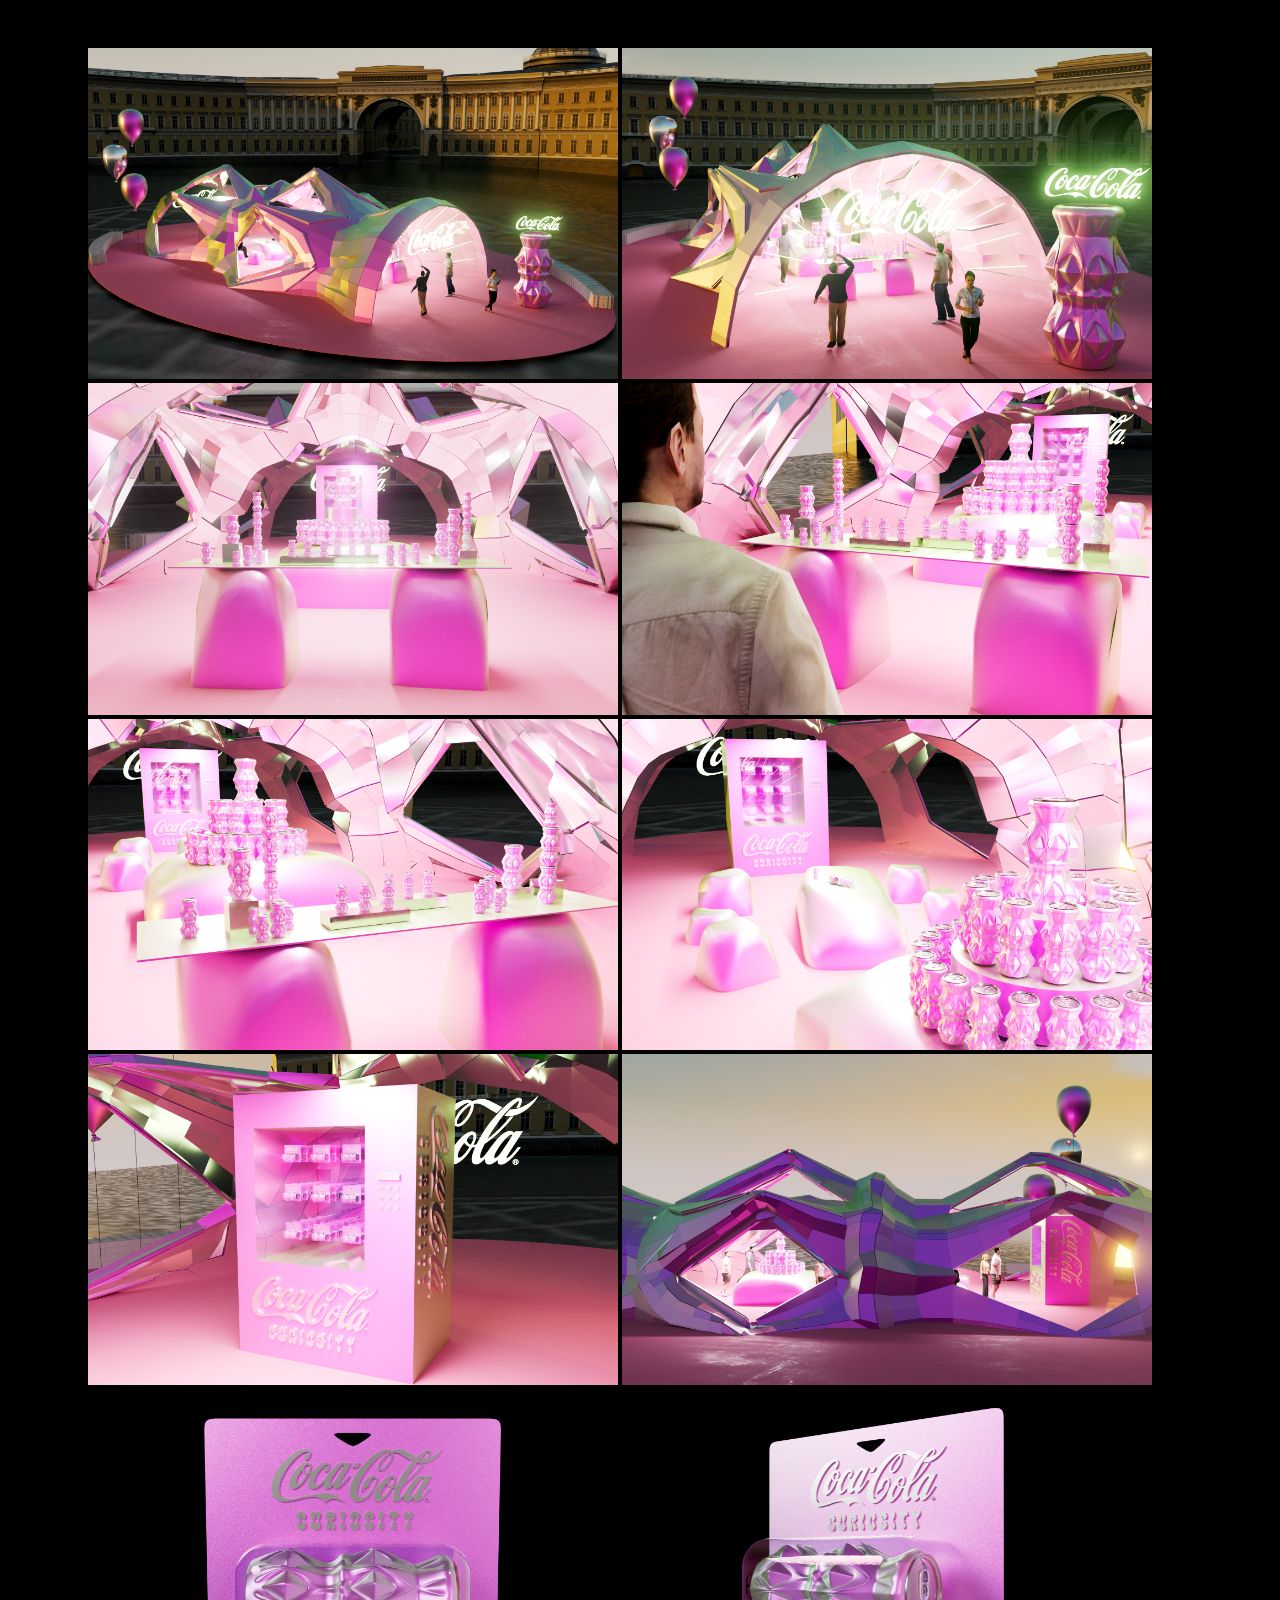
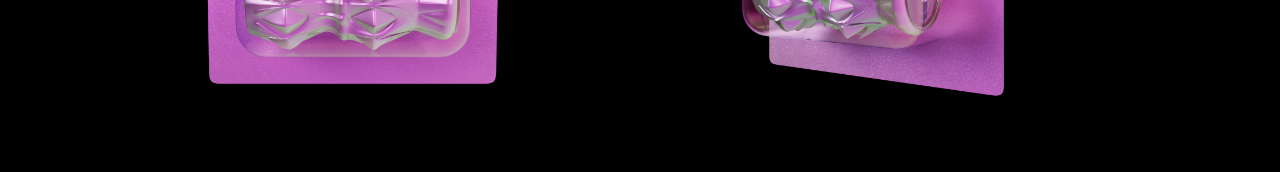
==== menu/coca-cola.html @ dc311339 "2차" ====
<!DOCTYPE html>
<html lang="ko">
  <head>
    <meta charset="UTF-8" />
    <meta name="viewport" content="width=device-width, initial-scale=1.0" />
    <title>coca-cola</title>
    <link rel="stylesheet" href="./style/style_c.css" />
  </head>
  <body>
    <div class="container">
      <div class="card">
        <img src="./assets/coca-cola/1.jpg" alt="" />
        <img src="./assets/coca-cola/2.jpg" alt="" />
        <img src="./assets/coca-cola/3.jpg" alt="" />
        <img src="./assets/coca-cola/4.jpg" alt="" />
        <img src="./assets/coca-cola/5.jpg" alt="" />
        <img src="./assets/coca-cola/6.jpg" alt="" />
        <img src="./assets/coca-cola/7.jpg" alt="" />
        <img src="./assets/coca-cola/8.jpg" alt="" />
        <img src="./assets/coca-cola/9.jpg" alt="" />
        <img src="./assets/coca-cola/10.jpg" alt="" />
      </div>
    </div>
  </body>
</html>
---- menu/style/style_c.css ----
* {
  box-sizing: border-box;
}

body {
  margin: 0;
  background-color: #000;
}

.container {
  display: grid;
  grid-template-columns: repeat(auto-fit, minmax(200px));
  grid-auto-rows: 1fr;
  gap: 1.5rem;
  max-width: 75rem;
  padding: 3rem;
  margin-inline: auto;
  background-color: #000;
}

img {
  max-width: 530px;
  max-height: 752px;
  margin-inline: auto;
}
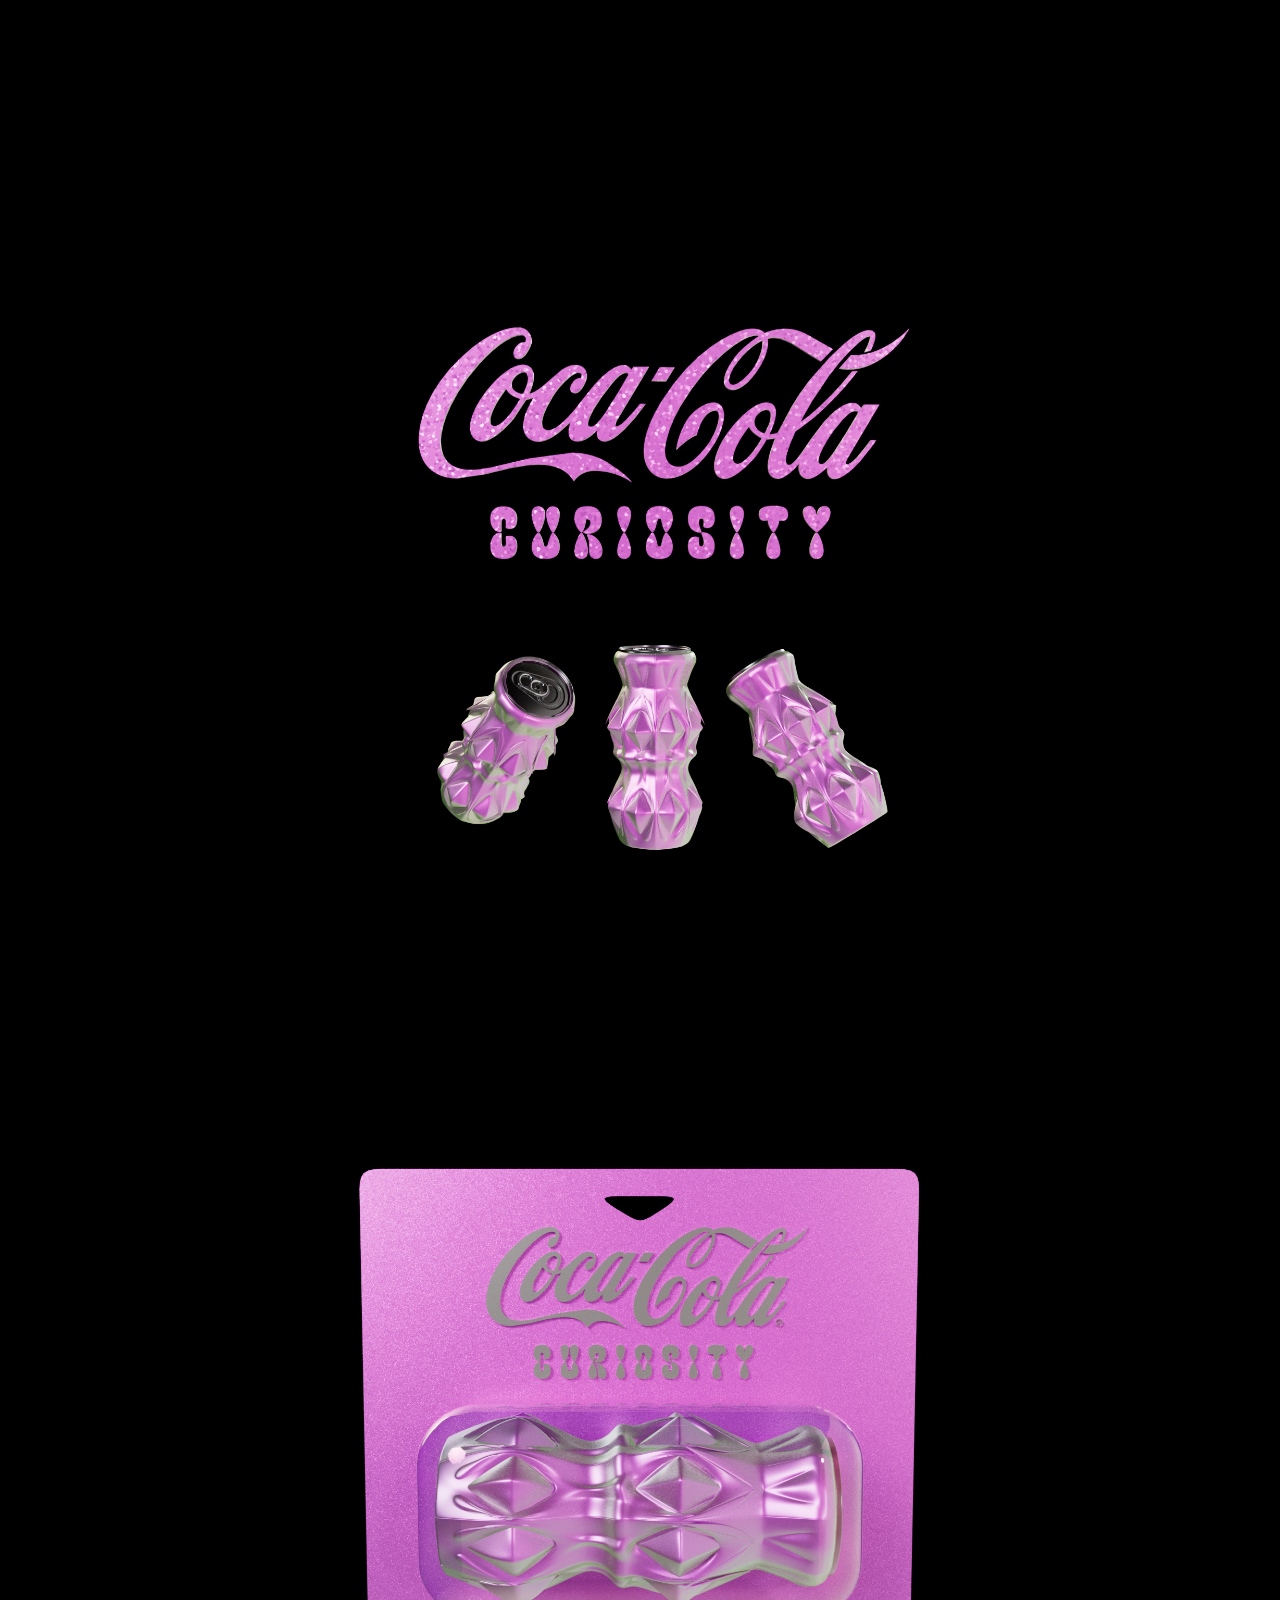
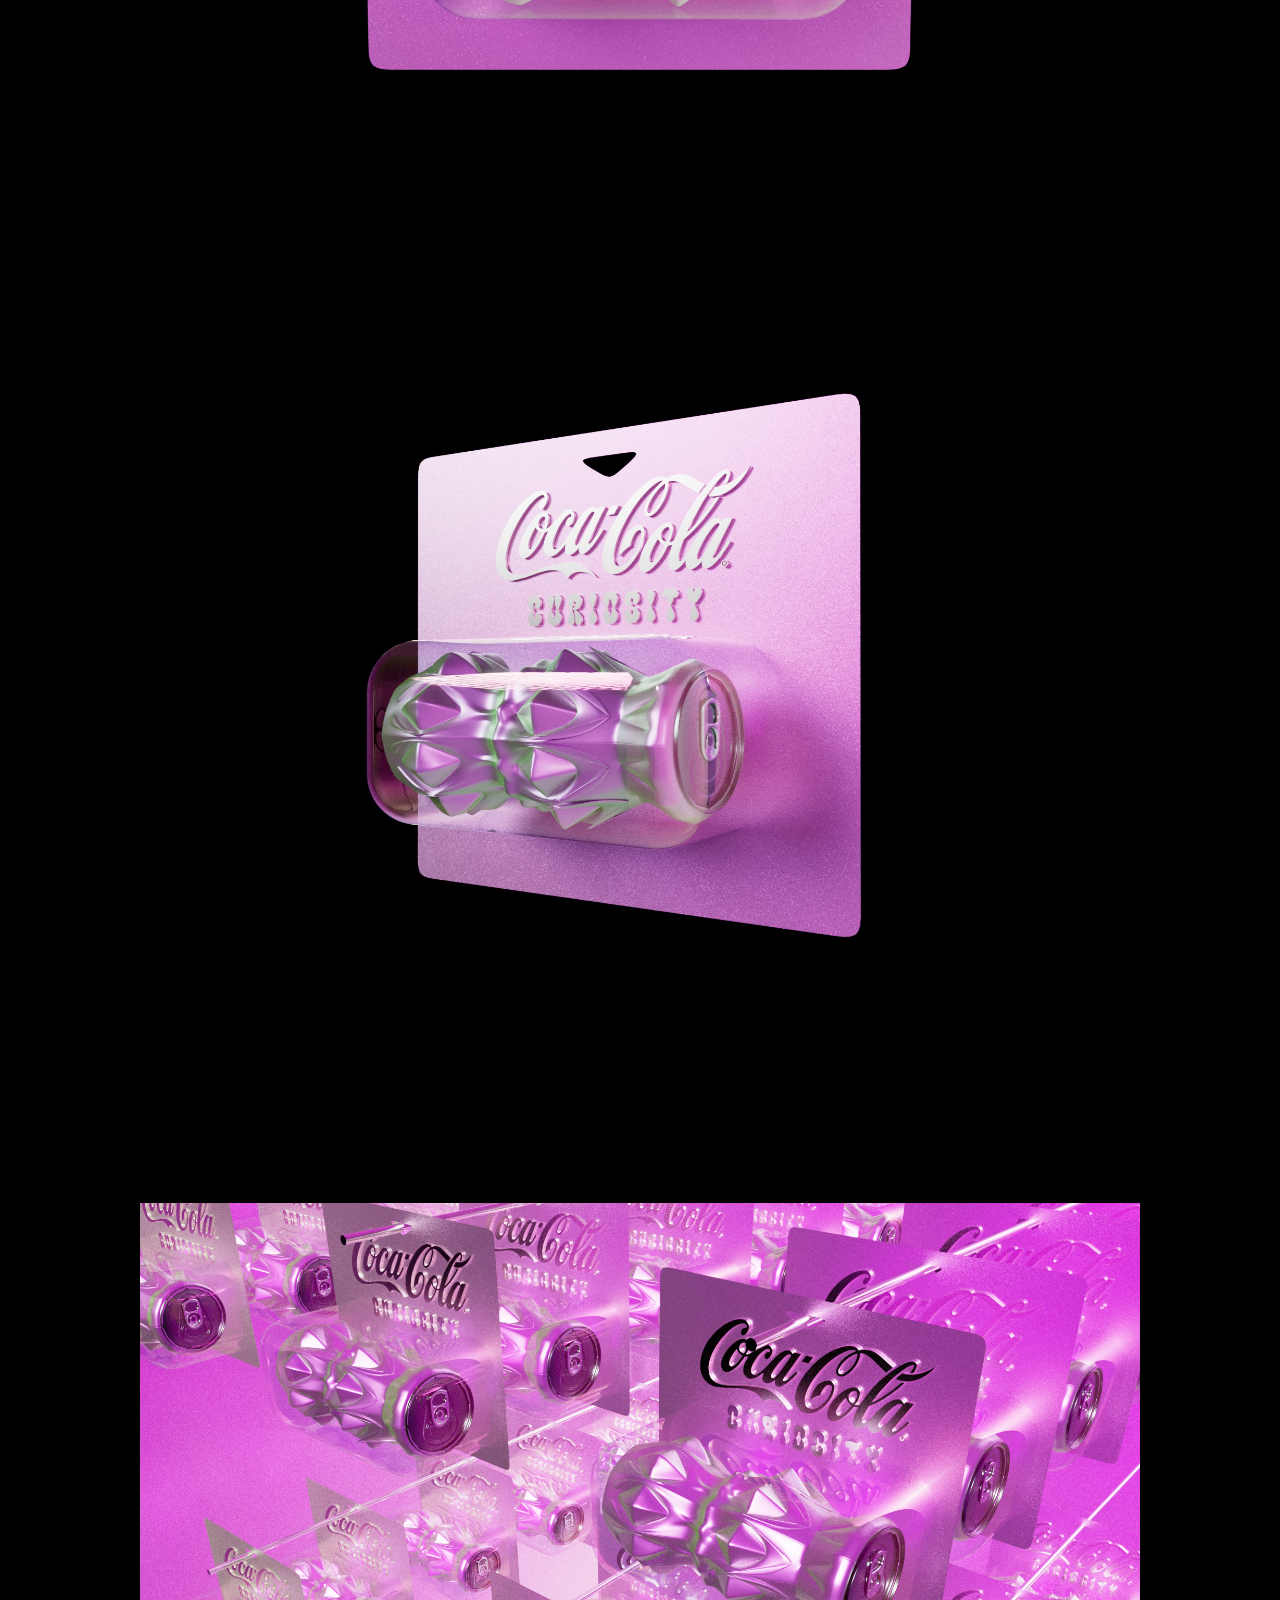
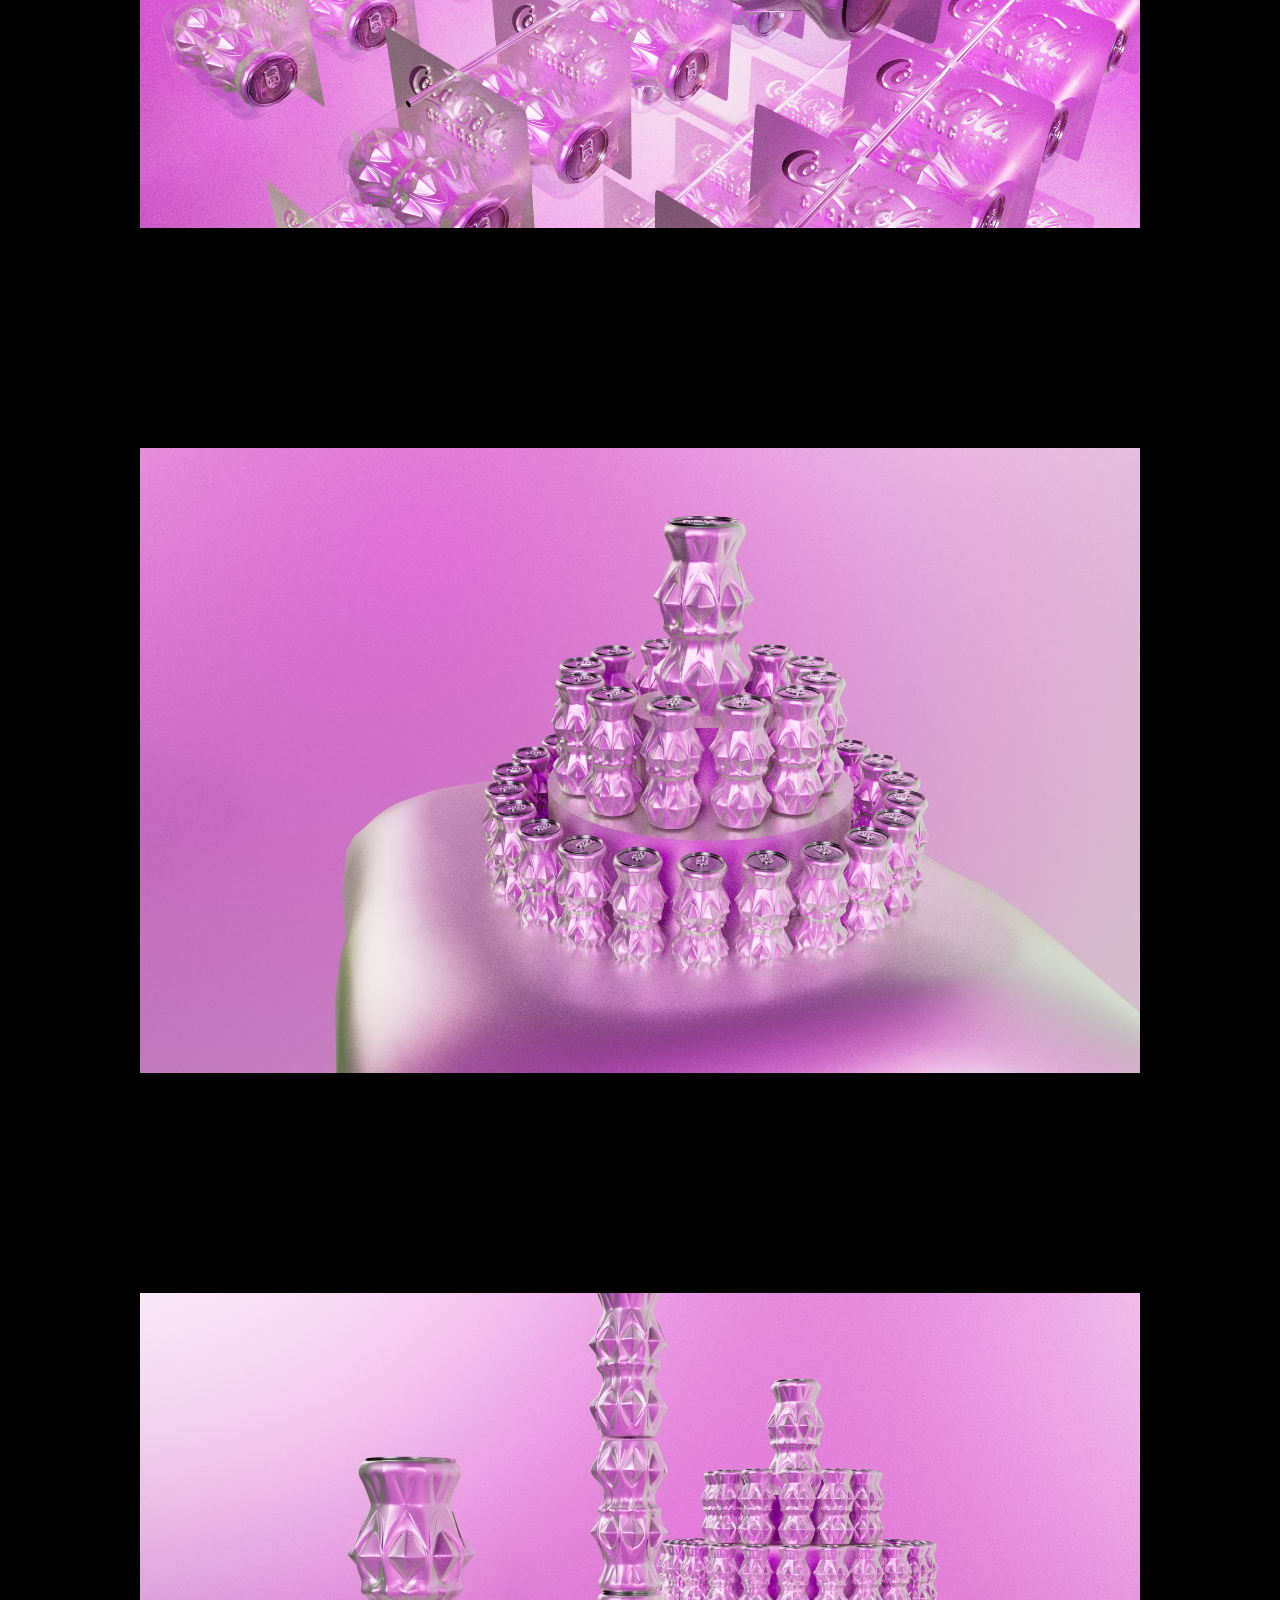
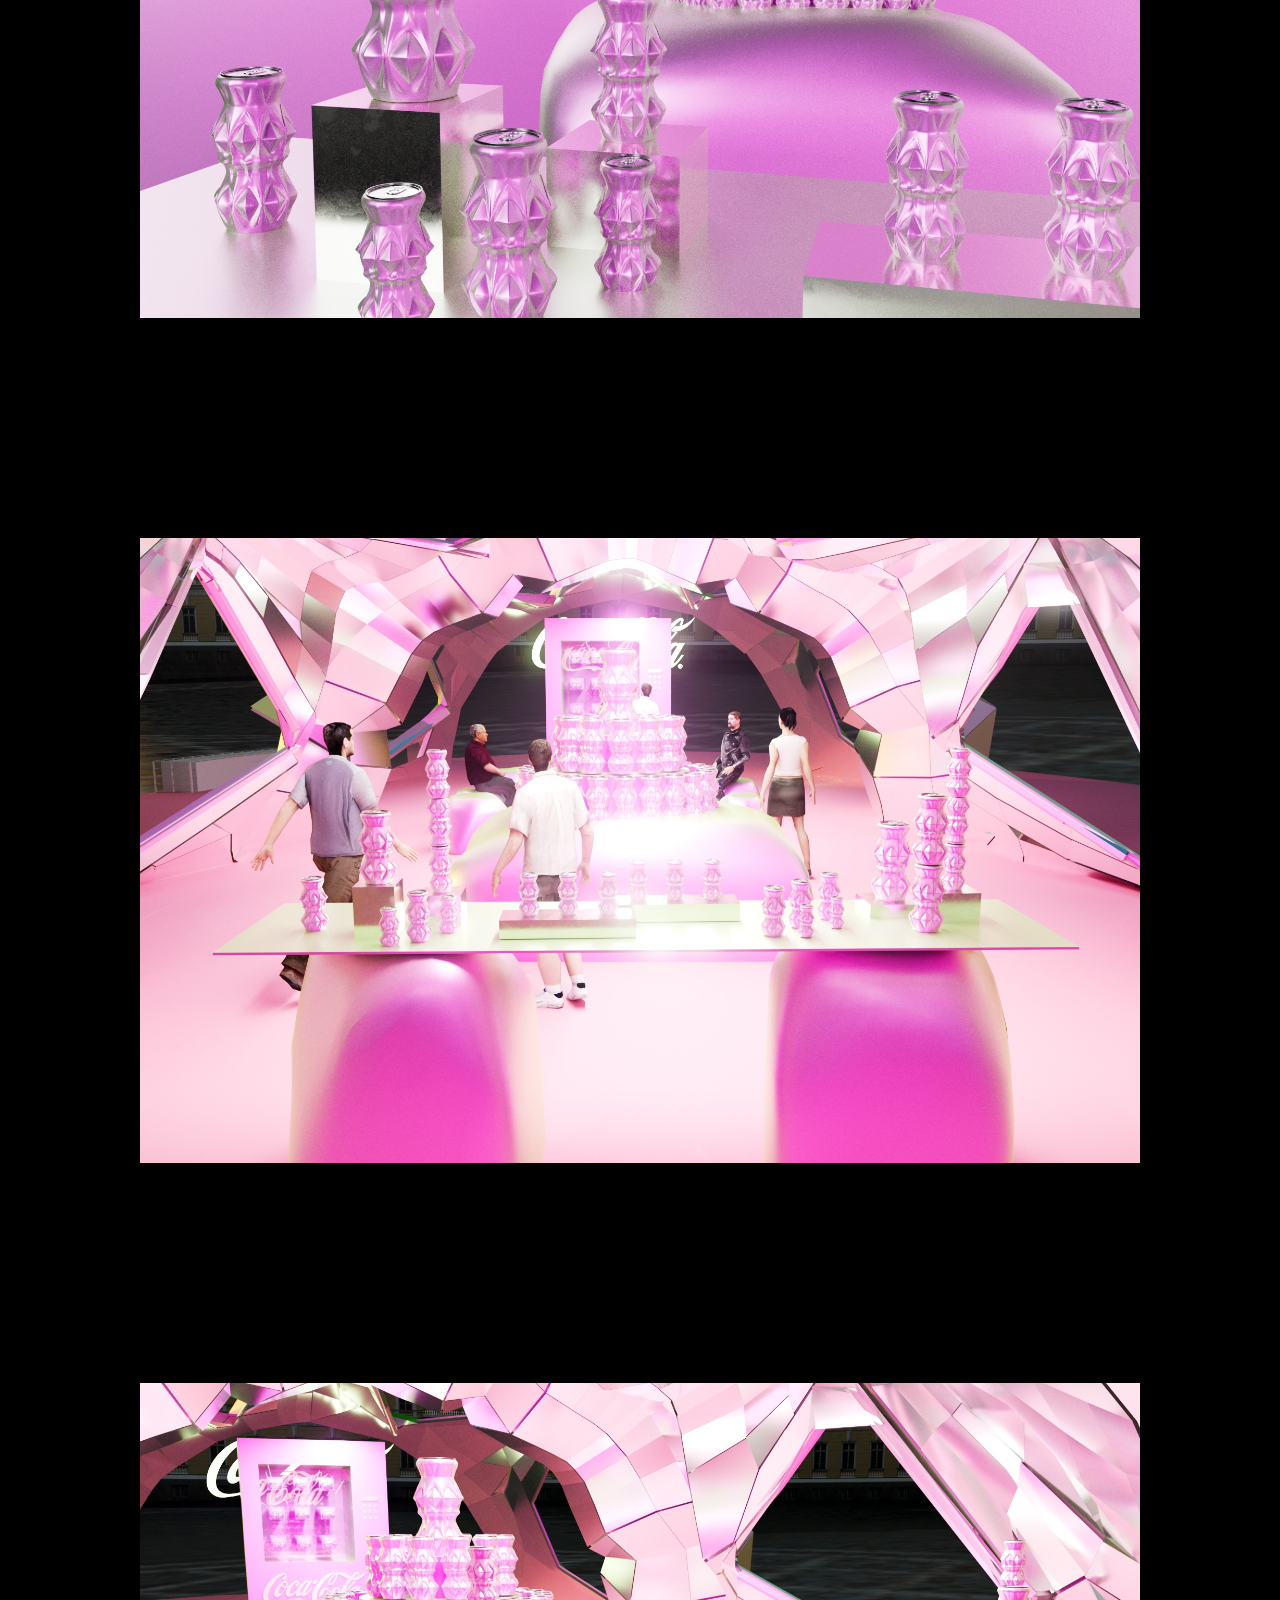
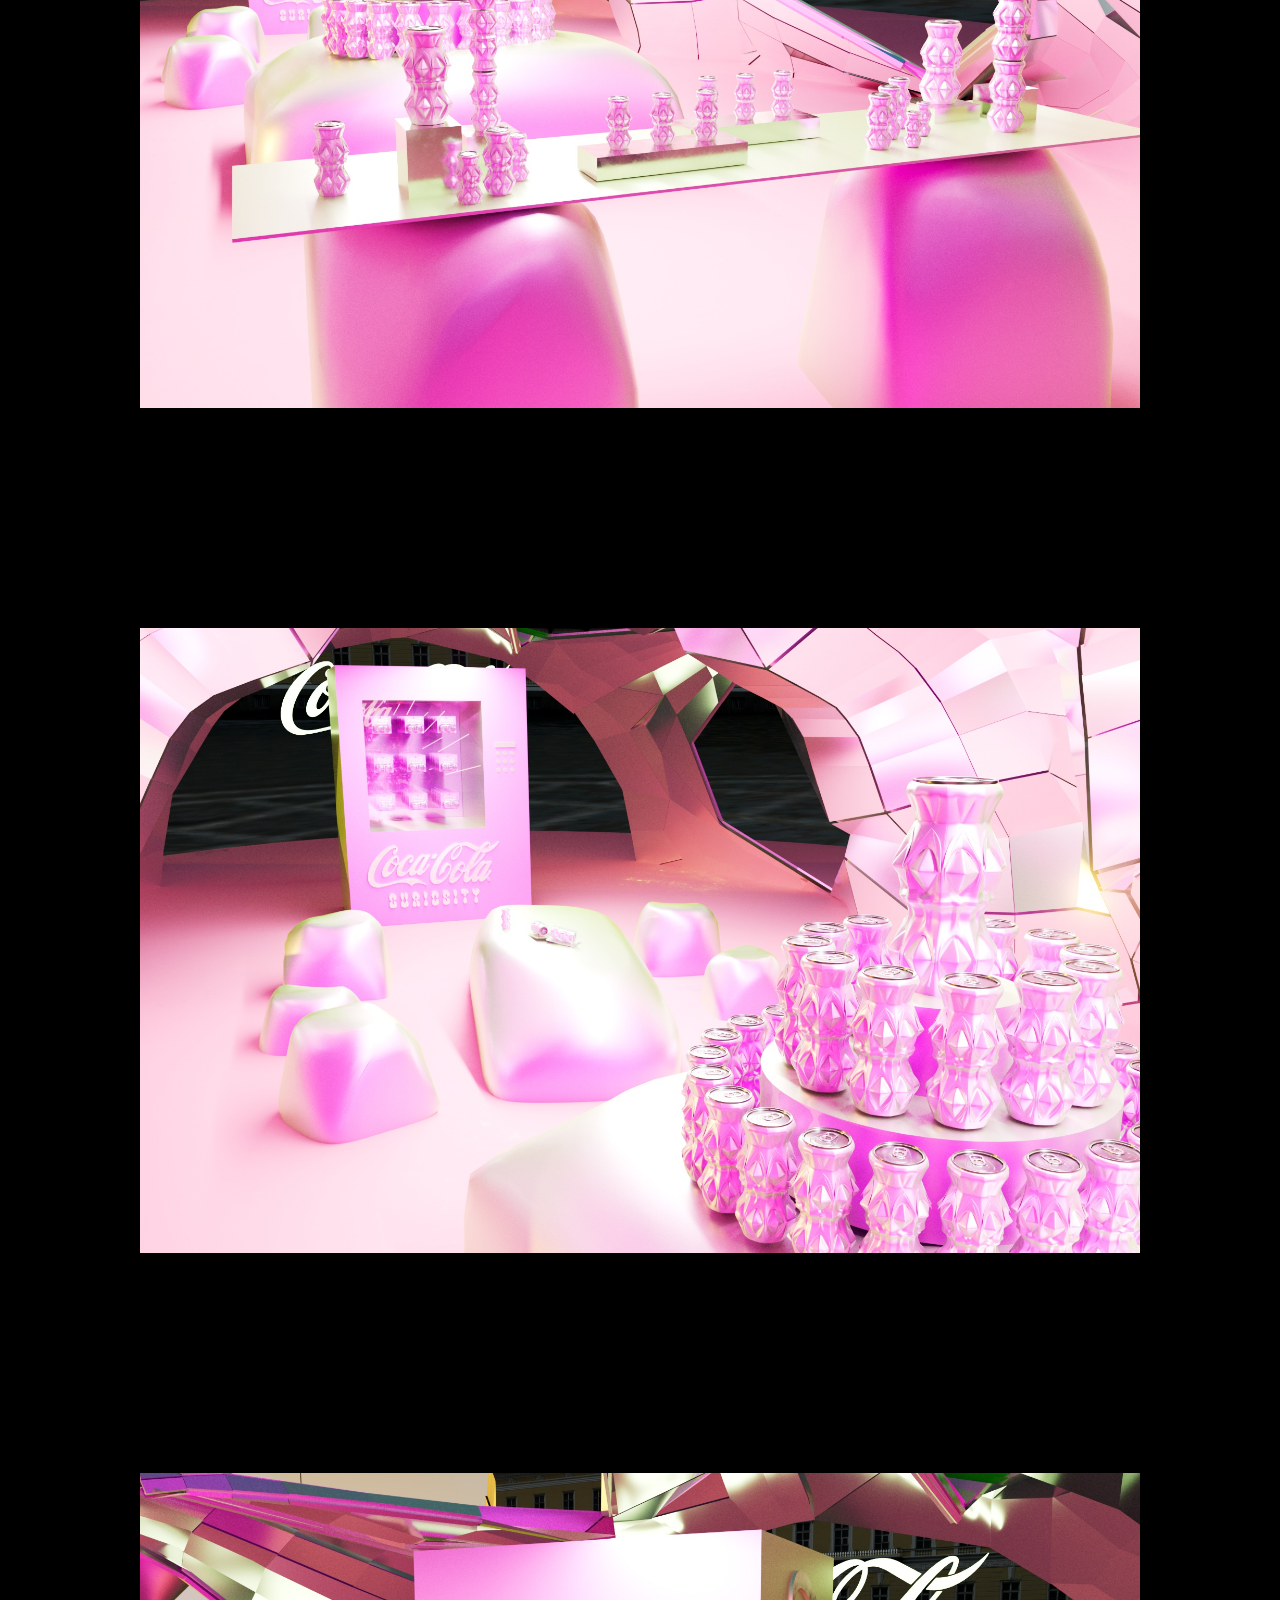
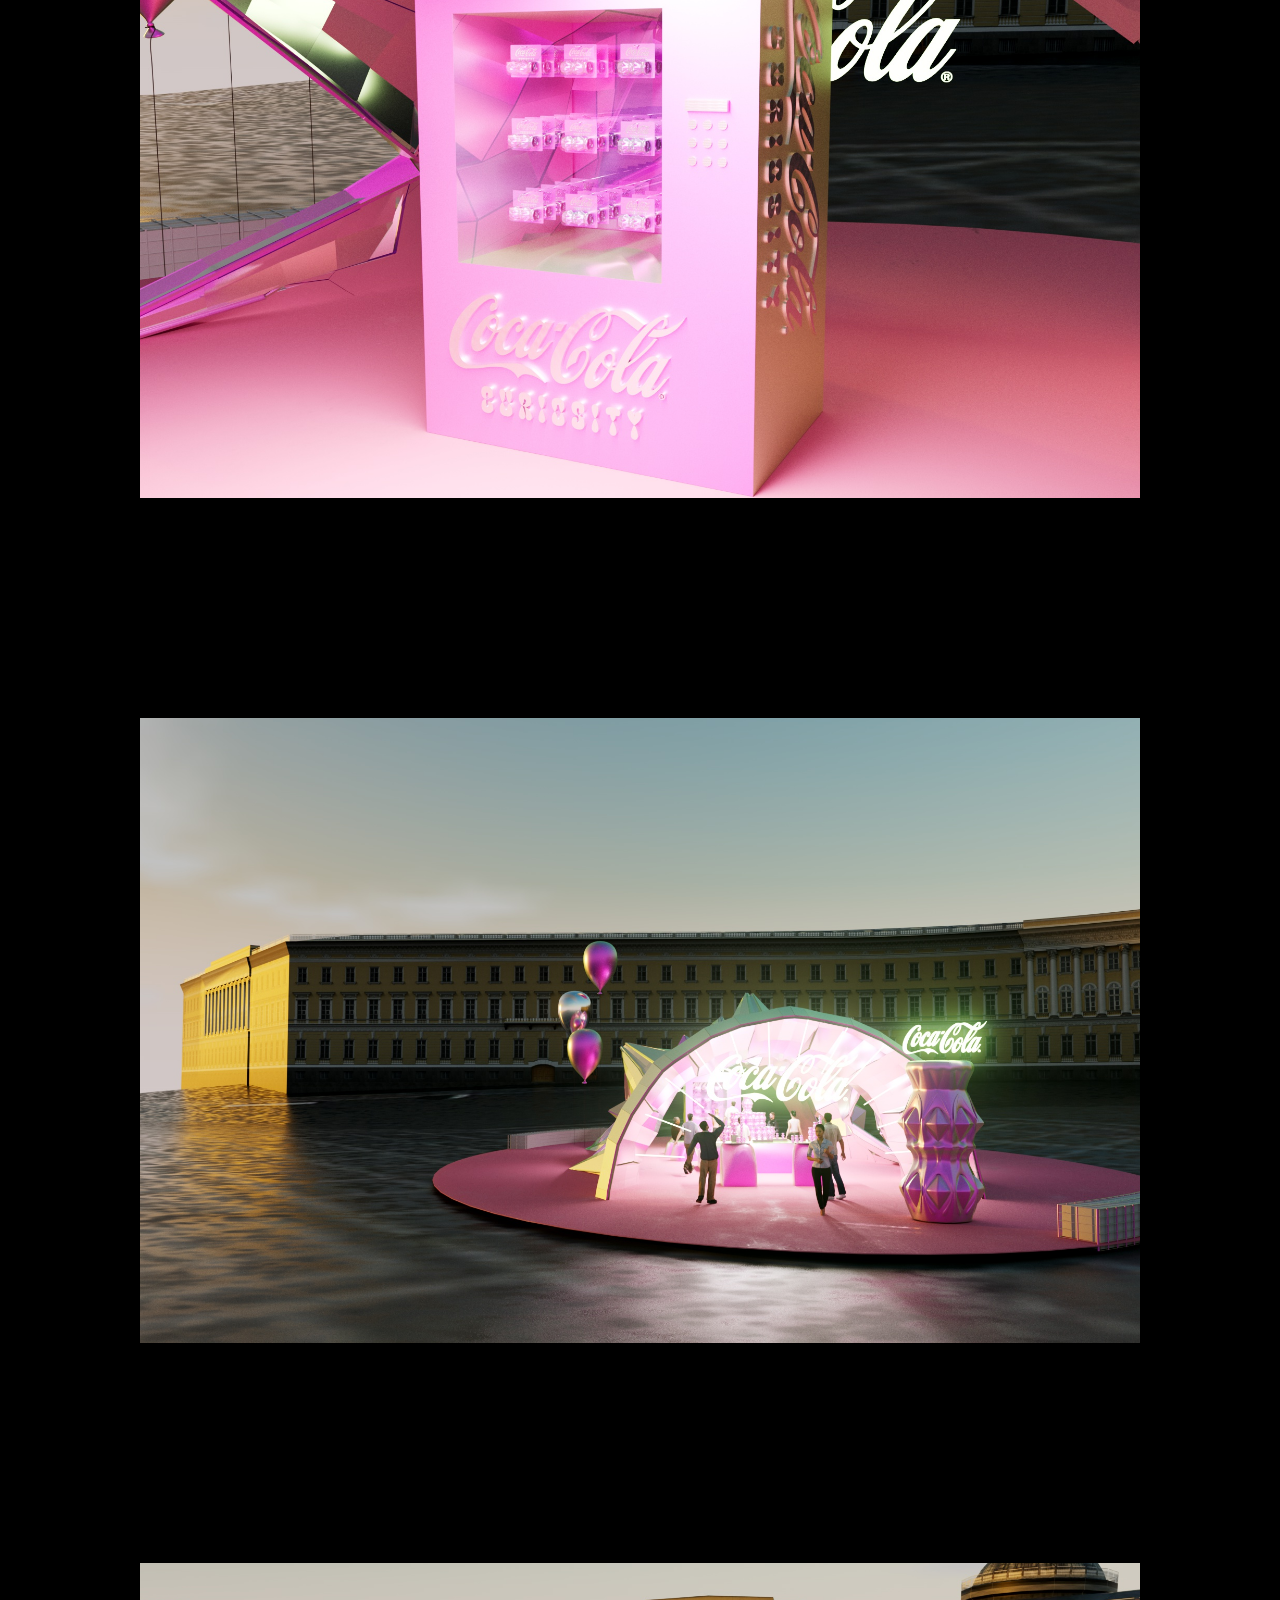
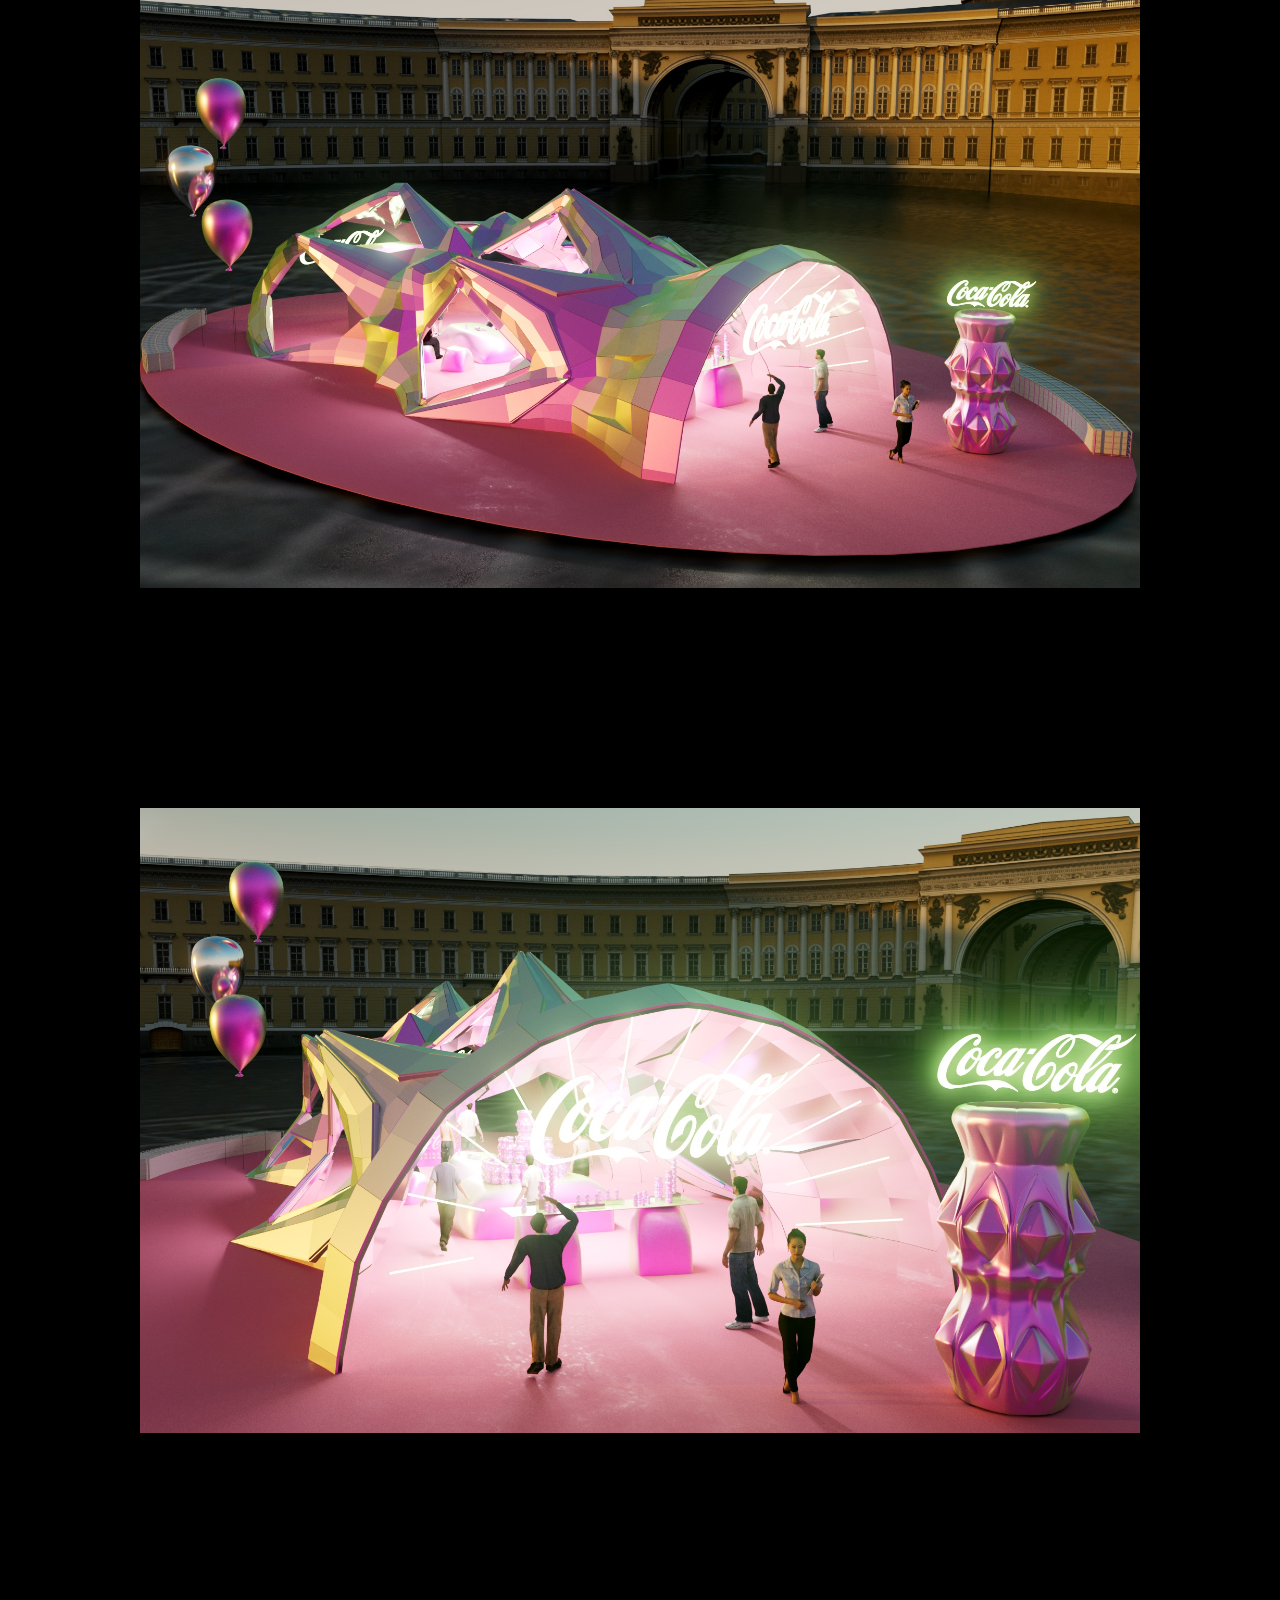
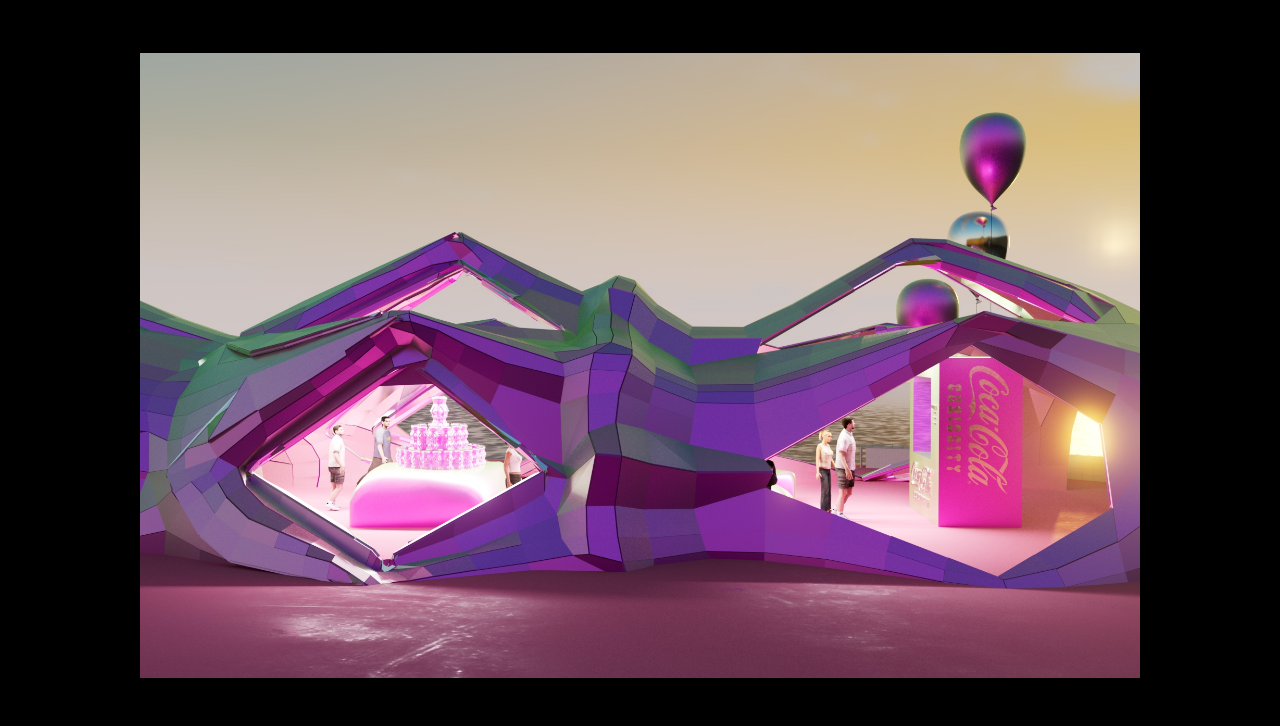
==== commit e83a1c97: "3차" ====
--- a/menu/coca-cola.html
+++ b/menu/coca-cola.html
@@ -9,16 +9,20 @@
   <body>
     <div class="container">
       <div class="card">
-        <img src="./assets/coca-cola/1.jpg" alt="" />
-        <img src="./assets/coca-cola/2.jpg" alt="" />
-        <img src="./assets/coca-cola/3.jpg" alt="" />
-        <img src="./assets/coca-cola/4.jpg" alt="" />
+        <img src="./assets/coca-cola/0-1.jpg" alt="" />
+        <img src="./assets/coca-cola/9.jpg" alt="" />
+        <img src="./assets/coca-cola/10.jpg" alt="" />
+        <img src="./assets/coca-cola/12.jpg" alt="" />
+        <img src="./assets/coca-cola/11-1.jpg" alt="" />
+        <img src="./assets/coca-cola/11.jpg" alt="" />
+        <img src="./assets/coca-cola/5-1.jpg" alt="" />
         <img src="./assets/coca-cola/5.jpg" alt="" />
         <img src="./assets/coca-cola/6.jpg" alt="" />
         <img src="./assets/coca-cola/7.jpg" alt="" />
+        <img src="./assets/coca-cola/0.jpg" alt="" />
+        <img src="./assets/coca-cola/1.jpg" alt="" />
+        <img src="./assets/coca-cola/2.jpg" alt="" />
         <img src="./assets/coca-cola/8.jpg" alt="" />
-        <img src="./assets/coca-cola/9.jpg" alt="" />
-        <img src="./assets/coca-cola/10.jpg" alt="" />
       </div>
     </div>
   </body>
--- a/menu/style/style_c.css
+++ b/menu/style/style_c.css
@@ -19,7 +19,8 @@
 }
 
 img {
-  max-width: 530px;
-  max-height: 752px;
+  display: block;
+  max-width: 1000px;
   margin-inline: auto;
+  margin-top: 220px;
 }